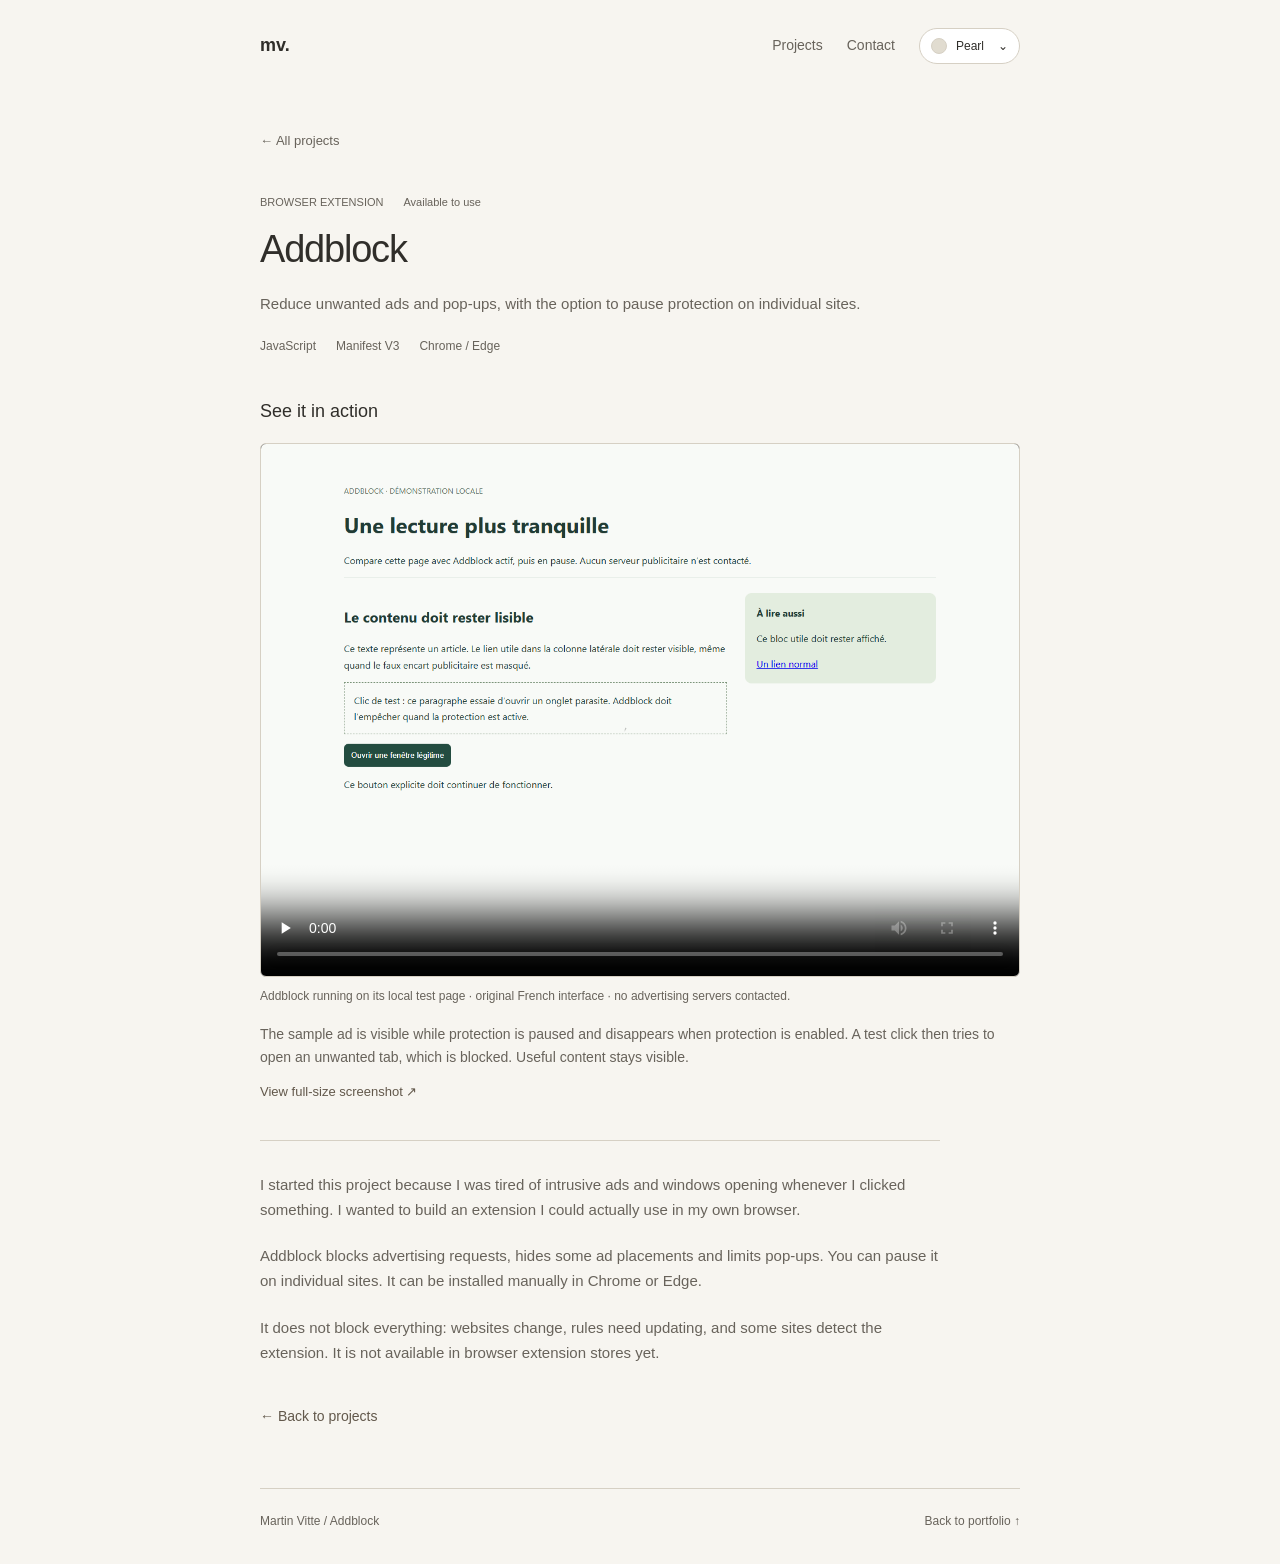
==== projets/addblock.html @ cceebfae "Publish portfolio" ====
<!doctype html>
<html lang="en">
<head>
  <meta charset="utf-8"><meta name="viewport" content="width=device-width, initial-scale=1">
  <title>Addblock — Martin Vitte</title>
  <meta name="description" content="Reduce unwanted ads and pop-ups, with the option to pause protection on individual sites.">
  <meta name="color-scheme" content="light">
  <link rel="icon" href="../icon.svg" type="image/svg+xml">
  <link rel="stylesheet" href="../style.css">
  <link rel="stylesheet" href="../project-page.css?v=capture-fit-3">
  
  <script src="../screenshot.js?v=capture-fit-3" defer></script>
<link rel="stylesheet" href="../themes.css?v=6">
<script src="../theme.js?v=6"></script>
</head>
<body>
  <a href="#main" class="skip">Skip to content</a>
  <div class="page-shell">
    <header class="header"><a href="../index.html" class="wordmark" aria-label="Martin Vitte, home">mv.</a><nav aria-label="Main navigation"><a href="../index.html#projets">Projects</a><a href="../index.html#contact">Contact</a></nav><details class="theme-menu"><summary aria-label="Choose color theme"><span class="theme-current-dot" aria-hidden="true"></span><span class="theme-current-name">Pearl</span><span class="theme-chevron" aria-hidden="true">⌄</span></summary><fieldset class="theme-picker"><legend class="sr-only">Color theme</legend><label class="theme-option" style="--swatch:#e1dcd0"><input type="radio" name="theme" value="pearl" aria-label="Pearl" checked><span class="theme-swatch" aria-hidden="true"></span><span class="theme-name" aria-hidden="true">Pearl</span></label><label class="theme-option" style="--swatch:#edb9ca"><input type="radio" name="theme" value="rose" aria-label="Rose"><span class="theme-swatch" aria-hidden="true"></span><span class="theme-name" aria-hidden="true">Rose</span></label><label class="theme-option" style="--swatch:#bcd3ac"><input type="radio" name="theme" value="sage" aria-label="Sage"><span class="theme-swatch" aria-hidden="true"></span><span class="theme-name" aria-hidden="true">Sage</span></label><label class="theme-option" style="--swatch:#afd3f0"><input type="radio" name="theme" value="sky" aria-label="Sky"><span class="theme-swatch" aria-hidden="true"></span><span class="theme-name" aria-hidden="true">Sky</span></label><label class="theme-option" data-dark style="--swatch:#294563"><input type="radio" name="theme" value="midnight" aria-label="Midnight"><span class="theme-swatch" aria-hidden="true"></span><span class="theme-name" aria-hidden="true">Midnight</span></label><label class="theme-option" data-dark style="--swatch:#292929"><input type="radio" name="theme" value="black" aria-label="Black"><span class="theme-swatch" aria-hidden="true"></span><span class="theme-name" aria-hidden="true">Black</span></label></fieldset></details></header>
    <main id="main" class="project-page">
      <a class="back-link" href="../index.html#projets">← All projects</a>
      <header class="project-intro"><div class="project-meta"><span>BROWSER EXTENSION</span><span class="status">Available to use</span></div><h1>Addblock</h1><p>Reduce unwanted ads and pop-ups, with the option to pause protection on individual sites.</p><ul class="tags" aria-label="Technologies"><li>JavaScript</li><li>Manifest V3</li><li>Chrome / Edge</li></ul></header>
      <section class="project-demo" aria-labelledby="demo-title">
        <h2 id="demo-title">See it in action</h2>
        <video controls playsinline preload="none" poster="../media/addblock.png" aria-label="Project demonstration">
          <source src="../media/addblock.webm" type="video/webm">
          <p><a href="../media/addblock.webm">Open the video</a></p>
        </video>
        <p class="demo-caption">Addblock running on its local test page · original French interface · no advertising servers contacted.</p>
        <p class="demo-description">The sample ad is visible while protection is paused and disappears when protection is enabled. A test click then tries to open an unwanted tab, which is blocked. Useful content stays visible.</p>
        <a class="capture-link" href="../media/addblock.png">View full-size screenshot ↗</a>
      </section>
      <div class="project-body project-narrative">
        <p>I started this project because I was tired of intrusive ads and windows opening whenever I clicked something. I wanted to build an extension I could actually use in my own browser.</p>
        <p>Addblock blocks advertising requests, hides some ad placements and limits pop-ups. You can pause it on individual sites. It can be installed manually in Chrome or Edge.</p>
        <p>It does not block everything: websites change, rules need updating, and some sites detect the extension. It is not available in browser extension stores yet.</p>
      </div>
      <div class="project-return"><a class="button primary" href="../index.html#projets"><span aria-hidden="true">←</span> Back to projects</a></div>
    </main>
    <footer><span>Martin Vitte / Addblock</span><a href="../index.html">Back to portfolio ↑</a></footer>
  </div>
</body>
</html>
---- style.css ----
:root{color-scheme:dark;--bg:#141316;--text:#e9e7ec;--muted:#aaa5af;--line:#302d34;--accent:#c2ace7;font-family:Arial,Helvetica,sans-serif;font-size:15px}
*{box-sizing:border-box}
body{margin:0;background:var(--bg);color:var(--text);line-height:1.65}
a{color:inherit;text-decoration:none}
a:hover{color:var(--accent)}
a:focus-visible,button:focus-visible,pre:focus-visible{outline:2px solid var(--accent);outline-offset:5px}
.page-shell{width:min(100% - 48px,760px);margin:auto}
.header{display:flex;align-items:center;justify-content:space-between;padding:28px 0;color:var(--muted);font-size:14px}
.wordmark{font-weight:700;color:var(--text);font-size:18px}
nav{display:flex;gap:24px}
.intro{padding:66px 0 60px}
h1,h2,h3,p{margin:0}
h1{font-size:38px;font-weight:500;letter-spacing:-1.2px;line-height:1.2}
.intro p{color:var(--muted);margin-top:14px}
.section-label{font-size:13px;font-weight:400;color:var(--muted);margin-bottom:16px}
.project-list{border-top:1px solid var(--line)}
.project{display:flex;justify-content:space-between;gap:20px;padding:25px 0;border-bottom:1px solid var(--line)}
.project h3{font-size:18px;font-weight:500}
.project p{color:var(--muted);margin:5px 0 9px;font-size:14px}
.technologies{color:var(--muted);font-size:12px}
.arrow{color:var(--muted);font-size:19px}
.project:hover h3,.project:hover .arrow{color:var(--accent)}
#contact{padding:52px 0 56px}
.contact-list{display:flex;flex-wrap:wrap;gap:10px 24px;font-size:14px}
.contact-list a{overflow-wrap:anywhere;text-decoration:underline;text-decoration-color:var(--line);text-underline-offset:5px}
footer{display:flex;justify-content:space-between;gap:16px;border-top:1px solid var(--line);padding:23px 0 32px;font-size:12px;color:var(--muted)}
.skip{position:absolute;left:12px;top:-100px;background:var(--bg);padding:8px;z-index:10}
.skip:focus{top:12px}
.sr-only{position:absolute;width:1px;height:1px;margin:-1px;overflow:hidden;clip-path:inset(50%);white-space:nowrap}
@media(max-width:540px){.page-shell{width:calc(100% - 40px)}.intro{padding:45px 0}h1{font-size:32px}.project{padding:22px 0}.contact-list{flex-direction:column;align-items:flex-start}#contact{padding:40px 0}.header{padding:22px 0}}

/* Keep anchor navigation smooth unless the visitor prefers reduced motion. */
html{scroll-behavior:smooth}
@media(prefers-reduced-motion:reduce){html{scroll-behavior:auto}}

/* Give contact its own visual space below the project gallery. */
#contact{margin:64px 0 48px;padding:36px;border:1px solid #494052;border-top:2px solid var(--accent);border-radius:10px;background:#1d1922;scroll-margin-top:28px}
#contact .section-label{font-size:30px;font-weight:500;letter-spacing:-.6px;color:var(--text);margin-bottom:26px}
#contact .contact-list{display:grid;grid-template-columns:1fr 1fr;gap:0 28px;font-size:16px}
#contact .contact-list a{display:flex;align-items:center;gap:8px;min-height:58px;padding:12px 0;border-top:1px solid #39313f;text-decoration:none}
#contact .contact-list a:hover{color:var(--accent);text-decoration:underline;text-underline-offset:5px}
.header nav a[href="#contact"],.header nav a[href="index.html#contact"]{color:var(--accent)}
@media(max-width:600px){#contact{margin:40px 0 32px;padding:26px 22px}#contact .contact-list{grid-template-columns:1fr;width:100%;font-size:15px}#contact .section-label{font-size:27px}#contact .contact-list a{width:100%}}

#contact .contact-email{display:flex;align-items:center;gap:12px;min-width:0;border-top:1px solid #39313f}
#contact .contact-email a{border:0;flex:1;min-width:0;font-size:14px}
#contact .contact-email button{flex-shrink:0;border:1px solid #554960;background:transparent;color:var(--accent);font:inherit;font-size:12px;border-radius:5px;padding:8px 10px;cursor:pointer}
#contact .contact-email button:hover{background:#302638}
.contact-help,#contact-status{font-size:12px;color:var(--muted);margin-top:18px}
#contact-status{min-height:20px;margin-top:6px;color:var(--accent)}
---- project-page.css ----
.project-page{padding:36px 0 60px}
.back-link{font-size:13px;color:var(--muted)}
.project-intro{margin:40px 0}
.project-meta{display:flex;flex-wrap:wrap;gap:8px 20px;font-size:11px;color:var(--muted);margin-bottom:16px}
.project-intro>p{margin:20px 0;color:var(--muted);max-width:650px}
.tags{display:flex;flex-wrap:wrap;gap:8px 20px;list-style:none;padding:0;color:var(--muted);font-size:12px}
.project-body{border-top:1px solid var(--line);padding-top:32px}
.project-body h2{font-weight:500;font-size:18px;margin-bottom:12px}
.project-body p,.project-body li{color:var(--muted)}
.project-narrative{max-width:680px}
.project-narrative p+p{margin-top:22px}
.project-body ul{padding-left:20px;margin:0}
.project-body li{margin:7px 0}
.project-story section{margin-top:32px}
.project-return{margin-top:40px;font-size:14px;color:var(--accent)}
.project-showcase{margin-bottom:36px}
.terminal-visual{border:1px solid var(--line);padding:24px}
.terminal-heading,.terminal-footnote{font-size:12px;color:var(--muted)}
.window-dots{display:none}
#maze-board{font:clamp(12px,3.4vw,19px)/1.3 monospace;letter-spacing:0;width:max-content;max-width:100%;margin:24px auto;color:var(--accent)}
.maze-bottom{display:flex;align-items:center;justify-content:space-between;flex-wrap:wrap;gap:12px;font-size:13px}
button{background:transparent;color:var(--text);border:1px solid var(--line);padding:8px 12px;border-radius:3px;cursor:pointer;font:inherit}
button:hover{border-color:var(--accent)}
.maze-controls{display:flex;gap:8px;margin:16px 0}
.maze-controls button{min-width:40px;min-height:40px}
@media(max-width:540px){.project-page{padding-top:22px}.terminal-visual{padding:14px}.project-intro{margin:30px 0}}

.project-demo{margin:0 0 36px}
.project-demo h2{font-size:18px;font-weight:500;margin-bottom:16px}
.project-demo video{display:block;width:100%;aspect-ratio:1280/900;background:#141316;border:1px solid var(--line);border-radius:6px}
.project-demo .demo-caption{font-size:12px;color:var(--muted);margin-top:10px}
.project-demo .demo-description{font-size:14px;color:var(--muted);margin-top:16px}
.capture-link{display:inline-block;font-size:13px;color:var(--accent);margin-top:12px}

/* The image fits the viewport; neither the viewer nor the page scrolls. */
html.screenshot-open,body.screenshot-open{overflow:hidden}
.screenshot-dialog{position:fixed;inset:0;margin:auto;width:fit-content;max-width:94vw;max-height:92vh;max-height:92dvh;padding:44px 10px 10px;border:1px solid #494052;border-radius:10px;background:#1d1922;color:var(--text);box-shadow:0 20px 70px #0008;overflow:hidden}
.screenshot-dialog::backdrop{background:#08070bd9}
.screenshot-dialog img{display:block;width:auto;height:auto;max-width:calc(94vw - 22px);max-height:calc(92vh - 56px);max-height:calc(92dvh - 56px);object-fit:contain}
.screenshot-close{position:absolute;top:2px;right:3px;width:40px;height:40px;padding:0;border:0;border-radius:5px;background:transparent;color:var(--text);font:28px/1 Arial,sans-serif;cursor:pointer}
.screenshot-close:hover{color:var(--accent)}
---- themes.css ----
/* Shared light and dark palettes. Illustrations use the same surfaces as the page. */
:root {
  color-scheme: light;
  --bg: #f7f5f0;
  --surface: #ffffff;
  --soft: #eeebe3;
  --preview: #e1dcd0;
  --text: #302e2a;
  --muted: #68635b;
  --line: #d6d0c4;
  --accent: #62584b;
  --on-accent: #ffffff;
}
:root[data-theme="rose"] {
  --bg: #fae9ee; --soft: #f5d7e1; --preview: #edb9ca;
  --text: #3c2330; --muted: #73505f; --line: #dca6b9; --accent: #92355c;
}
:root[data-theme="sage"] {
  --bg: #eaf1e5; --soft: #d8e6ce; --preview: #bcd3ac;
  --text: #263323; --muted: #4f6547; --line: #aec69f; --accent: #3b6334;
}
:root[data-theme="sky"] {
  --bg: #e6f1fc; --soft: #d0e5f8; --preview: #afd3f0;
  --text: #203348; --muted: #46617d; --line: #9fbedc; --accent: #285f92;
}
.header { flex-wrap: wrap; gap: 16px 24px; }
.header nav { margin-left: auto; }
/* A compact disclosure keeps all six named palettes within reach. */
.theme-menu { position:relative; margin:0; border:0; z-index:10; }
.theme-menu summary { display:flex; align-items:center; gap:9px; padding:8px 11px; border:1px solid var(--line); border-radius:999px; background:var(--surface); color:var(--text); font-size:12px; line-height:1.5; cursor:pointer; list-style:none; }
.theme-menu summary::-webkit-details-marker { display:none; }
.theme-menu summary span { font-size:inherit; color:inherit; }
.theme-menu[open] summary span { transform:none; }
.theme-menu summary:focus-visible { outline:2px solid var(--accent); outline-offset:3px; }
.theme-current-dot { width:16px; height:16px; border:1px solid var(--line); background:var(--preview); border-radius:50%; }
.theme-chevron { margin-left:5px; }
.theme-picker { position:absolute; top:calc(100% + 8px); right:0; display:grid; grid-template-columns:1fr 1fr; gap:4px; width:228px; max-width:calc(100vw - 40px); margin:0; padding:8px; border:1px solid var(--line); border-radius:14px; background:var(--surface); box-shadow:0 10px 30px #0002; }
.theme-option { position:relative; display:flex; align-items:center; gap:10px; min-height:44px; padding:8px; border-radius:8px; cursor:pointer; }
.theme-option:hover,.theme-option:has(input:checked) { background:var(--soft); }
.theme-option input { position:absolute; inset:0; width:100%; height:100%; margin:0; opacity:0; cursor:pointer; }
.theme-swatch { flex:none; display:grid; place-items:center; width:22px; height:22px; border-radius:50%; background:var(--swatch); border:1px solid #0002; color:#263323; pointer-events:none; }
.theme-swatch::after { content:"✓"; font:600 14px/1 Arial,sans-serif; opacity:0; }
.theme-option input:checked + .theme-swatch::after { opacity:1; }
.theme-option:has(input:focus-visible) { outline:2px solid var(--accent); outline-offset:1px; }
.theme-name { color:var(--text); font-size:12px; }
.project { background: var(--surface); }
.status, .tags li { color: var(--muted); }
#contact { background: var(--soft); border-color: var(--line); border-top-color: var(--accent); }
#contact .contact-list a, #contact .contact-email, #contact .contact-email button { border-color: var(--line); }
#contact .contact-email button:hover { background: var(--preview); }
.screenshot-dialog { background: var(--surface); border-color: var(--line); }
.cv-languages { background: var(--soft); }
.cv-languages a[aria-current="page"] { color: var(--on-accent); }
.cv-viewer { box-shadow: 0 8px 24px #29323d12; }
.project-grid .project-visual, .desk-visual, .mail-visual, .block-visual, .terminal-visual { background: var(--preview); color: var(--text); }
.mock-window, .mail-paper { background: var(--surface); border-color: var(--line); box-shadow: 0 12px 28px #29323d0d; }
.window-top, .mock-sidebar, .terminal-heading { border-color: var(--line); }
.window-top, .window-dots, .mock-sidebar span, .tiny-label, .mock-grid span, .mock-grid small, .mock-memory small, .mail-header small, .visual-caption, .terminal-heading, .terminal-footnote, .terminal-heading .window-dots { color: var(--muted); }
.mock-sidebar b, .mock-grid strong, .mock-memory>span, #maze-board { color: var(--accent); }
.mock-sidebar .selected, .mock-grid>div, .mail-avatar { background: var(--soft); color: var(--accent); border-color: var(--line); }
.fake-line { background: var(--line); }
.signal { background: #fbf0d9; border-color: #d5bc87; color: #74531d; }
.signal small { color: #74531d; }
.mail-tag { background: #fbf0d9; border-color: #d5bc87; color: #74531d; }
.block-orbit, .ring-b { border-color: var(--line); }
.shield { filter: none; }
.shield svg { fill: var(--surface); stroke: var(--accent); }
.ad-chip { background: var(--soft); color: var(--muted); border-color: var(--line); }
.block-label { color: var(--accent); }
.active-dot { background: var(--accent); }
.maze-bottom button, .maze-controls button { color: var(--accent); border-color: var(--accent); }
.maze-bottom button:hover, .maze-controls button:hover { background: var(--soft); }
@media (max-width: 540px) {
  .header { gap: 14px; }
  .theme-menu { margin-left: auto; }
}

/* Dark palettes retain colored surfaces instead of pure black. */
:root[data-theme="midnight"] {
  color-scheme: dark;
  --bg: #101c30; --surface: #18283f; --soft: #203550; --preview: #294563;
  --text: #edf3fc; --muted: #b8c8de; --line: #3c5674; --accent: #9acbff;
  --on-accent: #12253c;
}
:root[data-theme="black"] {
  color-scheme: dark;
  --bg: #101010; --surface: #191919; --soft: #242424; --preview: #2e2e2e;
  --text: #f5f5f5; --muted: #c2c2c2; --line: #484848; --accent: #e0e0e0;
  --on-accent: #161616;
}
.theme-option[data-dark] .theme-swatch { color: #fff; border-color: #ffffff40; }
:root:is([data-theme="midnight"], [data-theme="black"]) .signal,
:root:is([data-theme="midnight"], [data-theme="black"]) .mail-tag {
  background: #493a26; border-color: #927447; color: #f4d29b;
}
:root:is([data-theme="midnight"], [data-theme="black"]) .signal small { color: #e7caa0; }
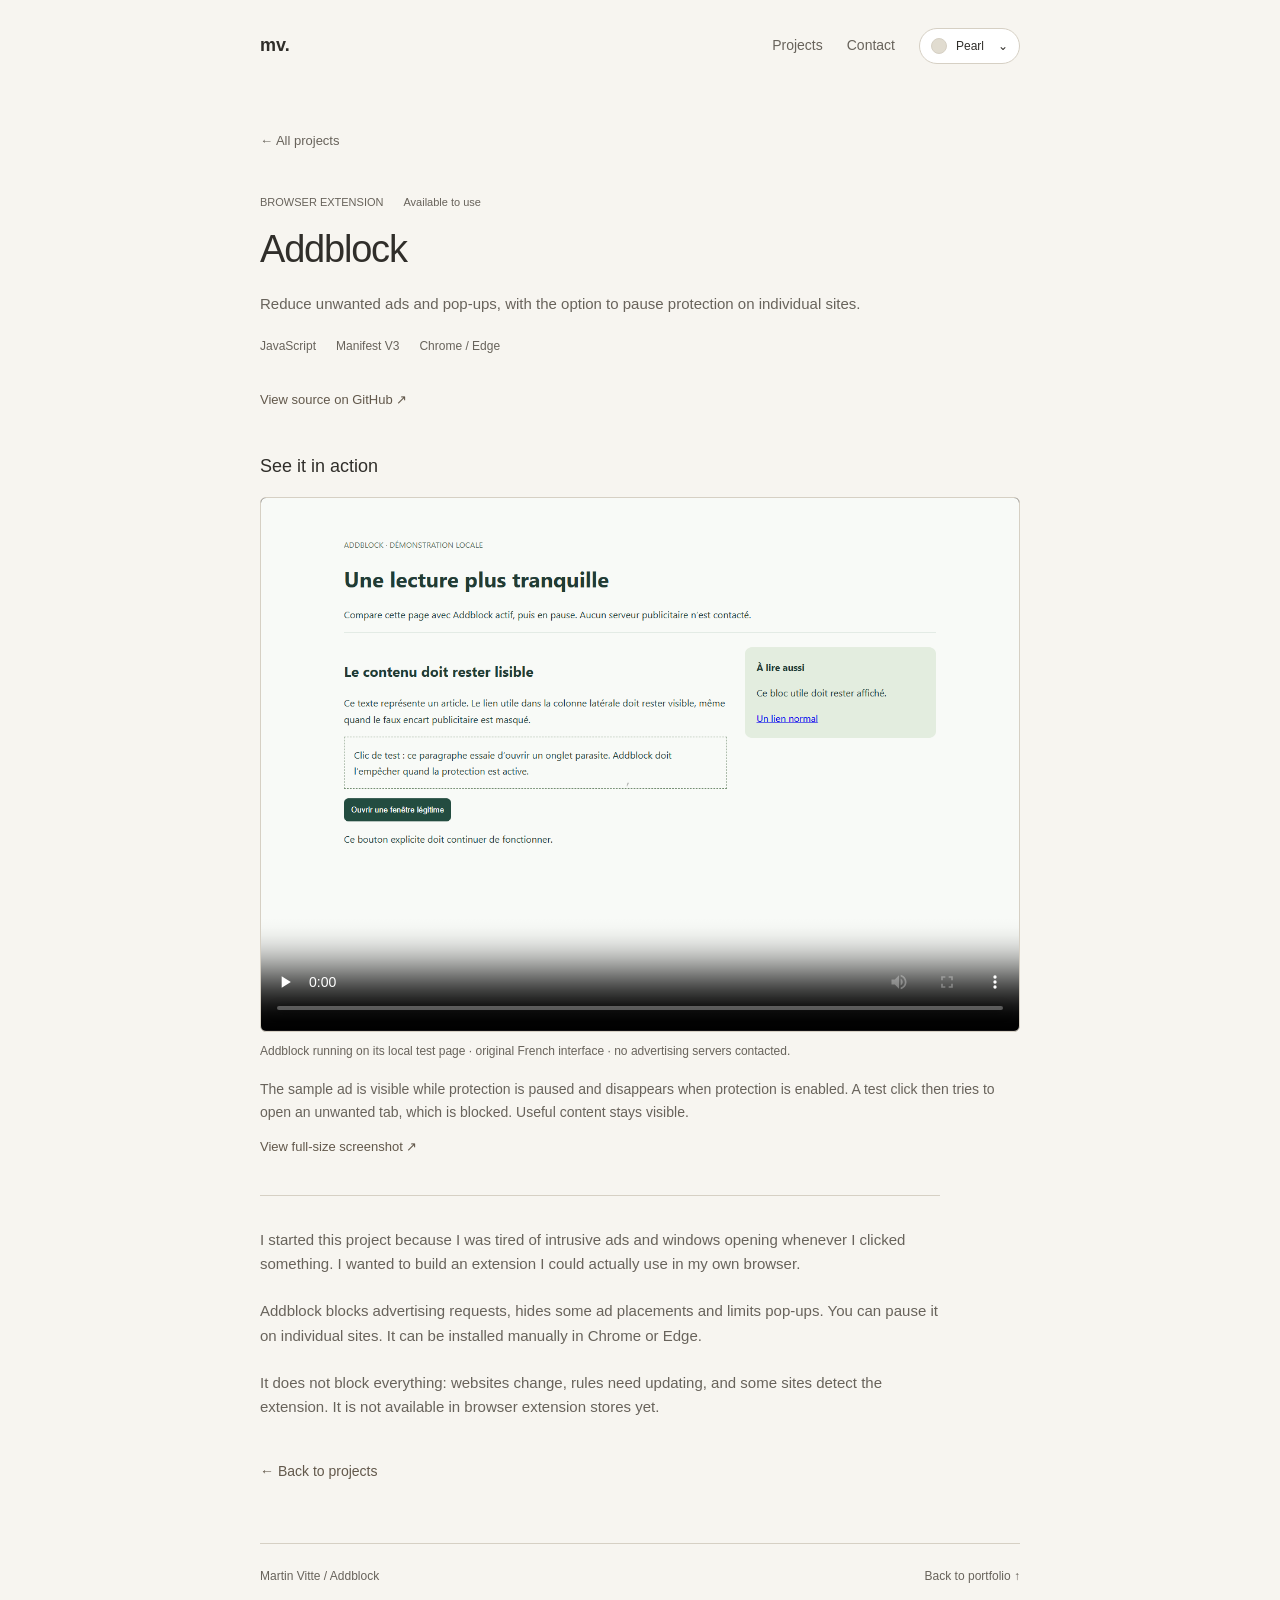
==== commit 0f31360f: "Link to the Addblock source repository" ====
--- a/projets/addblock.html
+++ b/projets/addblock.html
@@ -19,7 +19,9 @@
     <header class="header"><a href="../index.html" class="wordmark" aria-label="Martin Vitte, home">mv.</a><nav aria-label="Main navigation"><a href="../index.html#projets">Projects</a><a href="../index.html#contact">Contact</a></nav><details class="theme-menu"><summary aria-label="Choose color theme"><span class="theme-current-dot" aria-hidden="true"></span><span class="theme-current-name">Pearl</span><span class="theme-chevron" aria-hidden="true">⌄</span></summary><fieldset class="theme-picker"><legend class="sr-only">Color theme</legend><label class="theme-option" style="--swatch:#e1dcd0"><input type="radio" name="theme" value="pearl" aria-label="Pearl" checked><span class="theme-swatch" aria-hidden="true"></span><span class="theme-name" aria-hidden="true">Pearl</span></label><label class="theme-option" style="--swatch:#edb9ca"><input type="radio" name="theme" value="rose" aria-label="Rose"><span class="theme-swatch" aria-hidden="true"></span><span class="theme-name" aria-hidden="true">Rose</span></label><label class="theme-option" style="--swatch:#bcd3ac"><input type="radio" name="theme" value="sage" aria-label="Sage"><span class="theme-swatch" aria-hidden="true"></span><span class="theme-name" aria-hidden="true">Sage</span></label><label class="theme-option" style="--swatch:#afd3f0"><input type="radio" name="theme" value="sky" aria-label="Sky"><span class="theme-swatch" aria-hidden="true"></span><span class="theme-name" aria-hidden="true">Sky</span></label><label class="theme-option" data-dark style="--swatch:#294563"><input type="radio" name="theme" value="midnight" aria-label="Midnight"><span class="theme-swatch" aria-hidden="true"></span><span class="theme-name" aria-hidden="true">Midnight</span></label><label class="theme-option" data-dark style="--swatch:#292929"><input type="radio" name="theme" value="black" aria-label="Black"><span class="theme-swatch" aria-hidden="true"></span><span class="theme-name" aria-hidden="true">Black</span></label></fieldset></details></header>
     <main id="main" class="project-page">
       <a class="back-link" href="../index.html#projets">← All projects</a>
-      <header class="project-intro"><div class="project-meta"><span>BROWSER EXTENSION</span><span class="status">Available to use</span></div><h1>Addblock</h1><p>Reduce unwanted ads and pop-ups, with the option to pause protection on individual sites.</p><ul class="tags" aria-label="Technologies"><li>JavaScript</li><li>Manifest V3</li><li>Chrome / Edge</li></ul></header>
+      <header class="project-intro"><div class="project-meta"><span>BROWSER EXTENSION</span><span class="status">Available to use</span></div><h1>Addblock</h1><p>Reduce unwanted ads and pop-ups, with the option to pause protection on individual sites.</p><ul class="tags" aria-label="Technologies"><li>JavaScript</li><li>Manifest V3</li><li>Chrome / Edge</li></ul>
+        <p><a class="capture-link" href="https://github.com/martinvtt/addblock">View source on GitHub <span aria-hidden="true">↗</span></a></p>
+      </header>
       <section class="project-demo" aria-labelledby="demo-title">
         <h2 id="demo-title">See it in action</h2>
         <video controls playsinline preload="none" poster="../media/addblock.png" aria-label="Project demonstration">
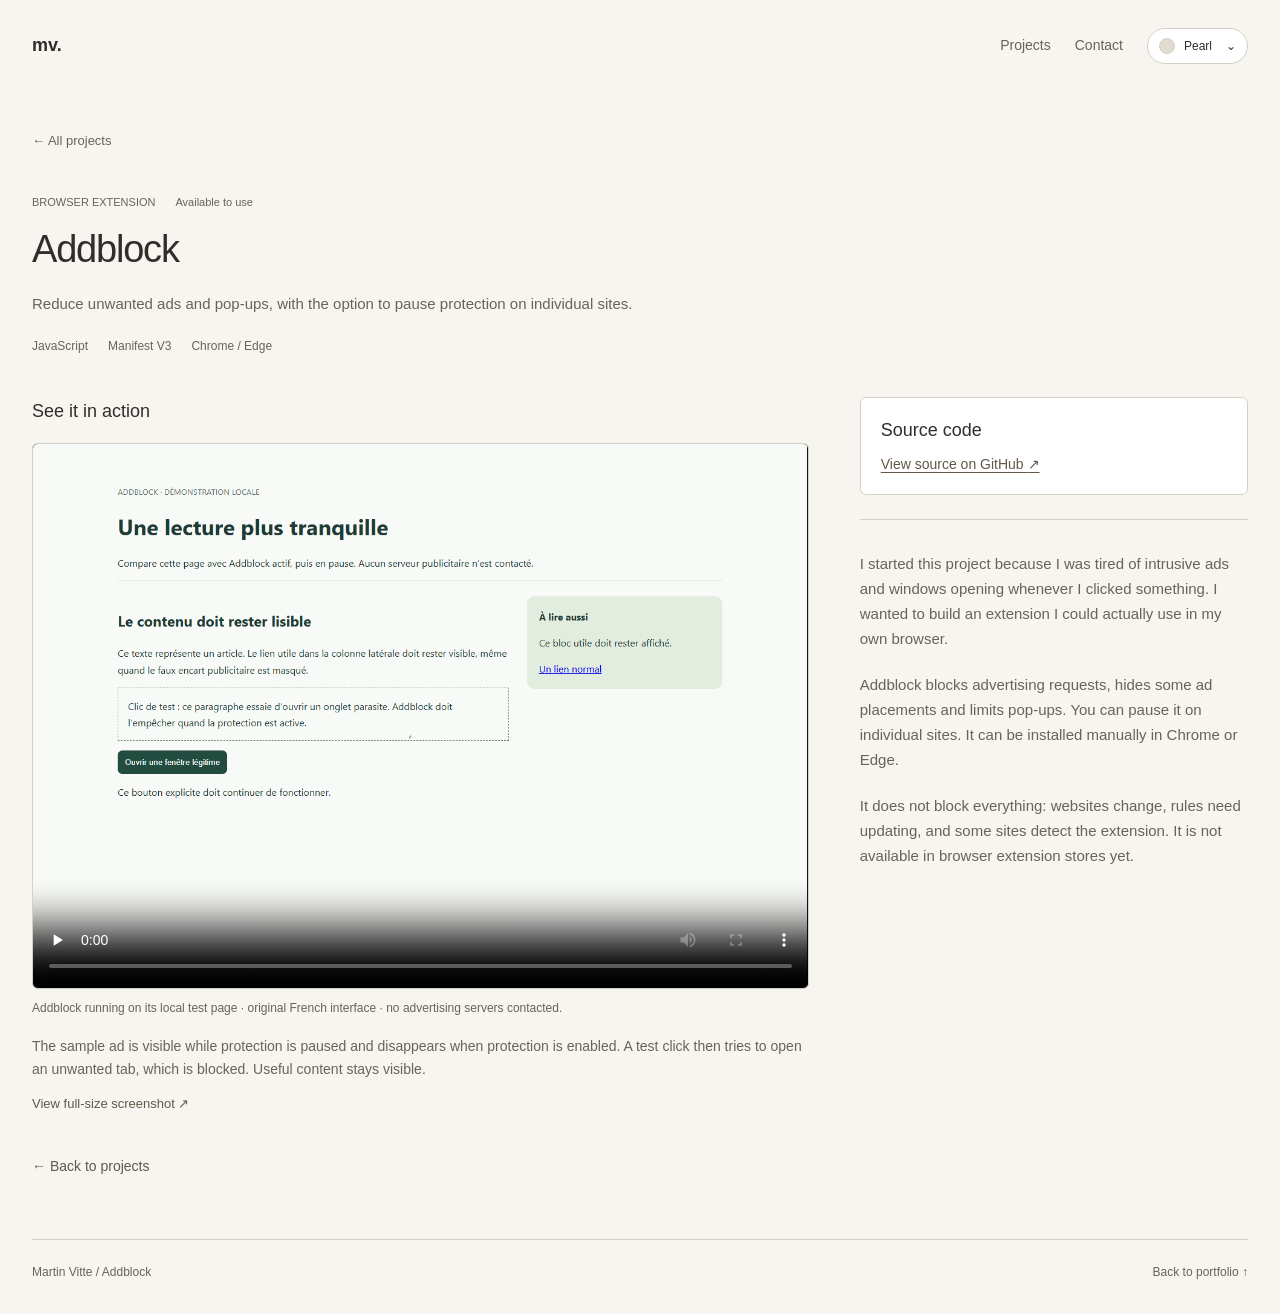
==== commit 5e87a133: "Widen project layouts and add source links" ====
--- a/projets/addblock.html
+++ b/projets/addblock.html
@@ -7,35 +7,41 @@
   <meta name="color-scheme" content="light">
   <link rel="icon" href="../icon.svg" type="image/svg+xml">
   <link rel="stylesheet" href="../style.css">
-  <link rel="stylesheet" href="../project-page.css?v=capture-fit-3">
+  <link rel="stylesheet" href="../project-page.css?v=wide-projects-1">
   
   <script src="../screenshot.js?v=capture-fit-3" defer></script>
 <link rel="stylesheet" href="../themes.css?v=6">
 <script src="../theme.js?v=6"></script>
 </head>
-<body>
+<body class="project-detail">
   <a href="#main" class="skip">Skip to content</a>
   <div class="page-shell">
     <header class="header"><a href="../index.html" class="wordmark" aria-label="Martin Vitte, home">mv.</a><nav aria-label="Main navigation"><a href="../index.html#projets">Projects</a><a href="../index.html#contact">Contact</a></nav><details class="theme-menu"><summary aria-label="Choose color theme"><span class="theme-current-dot" aria-hidden="true"></span><span class="theme-current-name">Pearl</span><span class="theme-chevron" aria-hidden="true">⌄</span></summary><fieldset class="theme-picker"><legend class="sr-only">Color theme</legend><label class="theme-option" style="--swatch:#e1dcd0"><input type="radio" name="theme" value="pearl" aria-label="Pearl" checked><span class="theme-swatch" aria-hidden="true"></span><span class="theme-name" aria-hidden="true">Pearl</span></label><label class="theme-option" style="--swatch:#edb9ca"><input type="radio" name="theme" value="rose" aria-label="Rose"><span class="theme-swatch" aria-hidden="true"></span><span class="theme-name" aria-hidden="true">Rose</span></label><label class="theme-option" style="--swatch:#bcd3ac"><input type="radio" name="theme" value="sage" aria-label="Sage"><span class="theme-swatch" aria-hidden="true"></span><span class="theme-name" aria-hidden="true">Sage</span></label><label class="theme-option" style="--swatch:#afd3f0"><input type="radio" name="theme" value="sky" aria-label="Sky"><span class="theme-swatch" aria-hidden="true"></span><span class="theme-name" aria-hidden="true">Sky</span></label><label class="theme-option" data-dark style="--swatch:#294563"><input type="radio" name="theme" value="midnight" aria-label="Midnight"><span class="theme-swatch" aria-hidden="true"></span><span class="theme-name" aria-hidden="true">Midnight</span></label><label class="theme-option" data-dark style="--swatch:#292929"><input type="radio" name="theme" value="black" aria-label="Black"><span class="theme-swatch" aria-hidden="true"></span><span class="theme-name" aria-hidden="true">Black</span></label></fieldset></details></header>
     <main id="main" class="project-page">
       <a class="back-link" href="../index.html#projets">← All projects</a>
-      <header class="project-intro"><div class="project-meta"><span>BROWSER EXTENSION</span><span class="status">Available to use</span></div><h1>Addblock</h1><p>Reduce unwanted ads and pop-ups, with the option to pause protection on individual sites.</p><ul class="tags" aria-label="Technologies"><li>JavaScript</li><li>Manifest V3</li><li>Chrome / Edge</li></ul>
-        <p><a class="capture-link" href="https://github.com/martinvtt/addblock">View source on GitHub <span aria-hidden="true">↗</span></a></p>
-      </header>
-      <section class="project-demo" aria-labelledby="demo-title">
-        <h2 id="demo-title">See it in action</h2>
-        <video controls playsinline preload="none" poster="../media/addblock.png" aria-label="Project demonstration">
-          <source src="../media/addblock.webm" type="video/webm">
-          <p><a href="../media/addblock.webm">Open the video</a></p>
-        </video>
-        <p class="demo-caption">Addblock running on its local test page · original French interface · no advertising servers contacted.</p>
-        <p class="demo-description">The sample ad is visible while protection is paused and disappears when protection is enabled. A test click then tries to open an unwanted tab, which is blocked. Useful content stays visible.</p>
-        <a class="capture-link" href="../media/addblock.png">View full-size screenshot ↗</a>
-      </section>
-      <div class="project-body project-narrative">
-        <p>I started this project because I was tired of intrusive ads and windows opening whenever I clicked something. I wanted to build an extension I could actually use in my own browser.</p>
-        <p>Addblock blocks advertising requests, hides some ad placements and limits pop-ups. You can pause it on individual sites. It can be installed manually in Chrome or Edge.</p>
-        <p>It does not block everything: websites change, rules need updating, and some sites detect the extension. It is not available in browser extension stores yet.</p>
+      <header class="project-intro"><div class="project-meta"><span>BROWSER EXTENSION</span><span class="status">Available to use</span></div><h1>Addblock</h1><p>Reduce unwanted ads and pop-ups, with the option to pause protection on individual sites.</p><ul class="tags" aria-label="Technologies"><li>JavaScript</li><li>Manifest V3</li><li>Chrome / Edge</li></ul></header>
+      <div class="project-content">
+        <section class="project-demo" aria-labelledby="demo-title">
+          <h2 id="demo-title">See it in action</h2>
+          <video controls playsinline preload="none" poster="../media/addblock.png" aria-label="Project demonstration">
+            <source src="../media/addblock.webm" type="video/webm">
+            <p><a href="../media/addblock.webm">Open the video</a></p>
+          </video>
+          <p class="demo-caption">Addblock running on its local test page · original French interface · no advertising servers contacted.</p>
+          <p class="demo-description">The sample ad is visible while protection is paused and disappears when protection is enabled. A test click then tries to open an unwanted tab, which is blocked. Useful content stays visible.</p>
+          <a class="capture-link" href="../media/addblock.png">View full-size screenshot ↗</a>
+        </section>
+        <div class="project-notes">
+          <section class="project-source" aria-labelledby="source-title">
+            <h2 id="source-title">Source code</h2>
+            <a href="https://github.com/martinvtt/addblock">View source on GitHub <span aria-hidden="true">↗</span></a>
+          </section>
+          <div class="project-body project-narrative">
+            <p>I started this project because I was tired of intrusive ads and windows opening whenever I clicked something. I wanted to build an extension I could actually use in my own browser.</p>
+            <p>Addblock blocks advertising requests, hides some ad placements and limits pop-ups. You can pause it on individual sites. It can be installed manually in Chrome or Edge.</p>
+            <p>It does not block everything: websites change, rules need updating, and some sites detect the extension. It is not available in browser extension stores yet.</p>
+          </div>
+        </div>
       </div>
       <div class="project-return"><a class="button primary" href="../index.html#projets"><span aria-hidden="true">←</span> Back to projects</a></div>
     </main>
--- a/project-page.css
+++ b/project-page.css
@@ -39,3 +39,45 @@
 .screenshot-dialog img{display:block;width:auto;height:auto;max-width:calc(94vw - 22px);max-height:calc(92vh - 56px);max-height:calc(92dvh - 56px);object-fit:contain}
 .screenshot-close{position:absolute;top:2px;right:3px;width:40px;height:40px;padding:0;border:0;border-radius:5px;background:transparent;color:var(--text);font:28px/1 Arial,sans-serif;cursor:pointer}
 .screenshot-close:hover{color:var(--accent)}
+
+.project-detail .page-shell {
+  width: min(100% - 64px, 1440px);
+}
+.project-content {
+  display: grid;
+  grid-template-columns: minmax(0, 1fr);
+}
+.project-source {
+  max-width: 680px;
+  margin-bottom: 24px;
+  padding: 18px 20px;
+  border: 1px solid var(--line);
+  border-radius: 6px;
+  background: var(--surface);
+}
+.project-source h2 {
+  margin: 0 0 6px;
+  font-size: 18px;
+  font-weight: 500;
+}
+.project-source a {
+  color: var(--accent);
+  font-size: 14px;
+  text-decoration: underline;
+  text-underline-offset: 3px;
+}
+@media (min-width: 960px) {
+  .project-content {
+    grid-template-columns: minmax(0, 2fr) minmax(260px, 1fr);
+    align-items: start;
+    gap: clamp(28px, 4vw, 64px);
+  }
+  .project-content > :is(.project-demo, .project-showcase) {
+    margin-bottom: 0;
+  }
+}
+@media (max-width: 600px) {
+  .project-detail .page-shell {
+    width: calc(100% - 40px);
+  }
+}
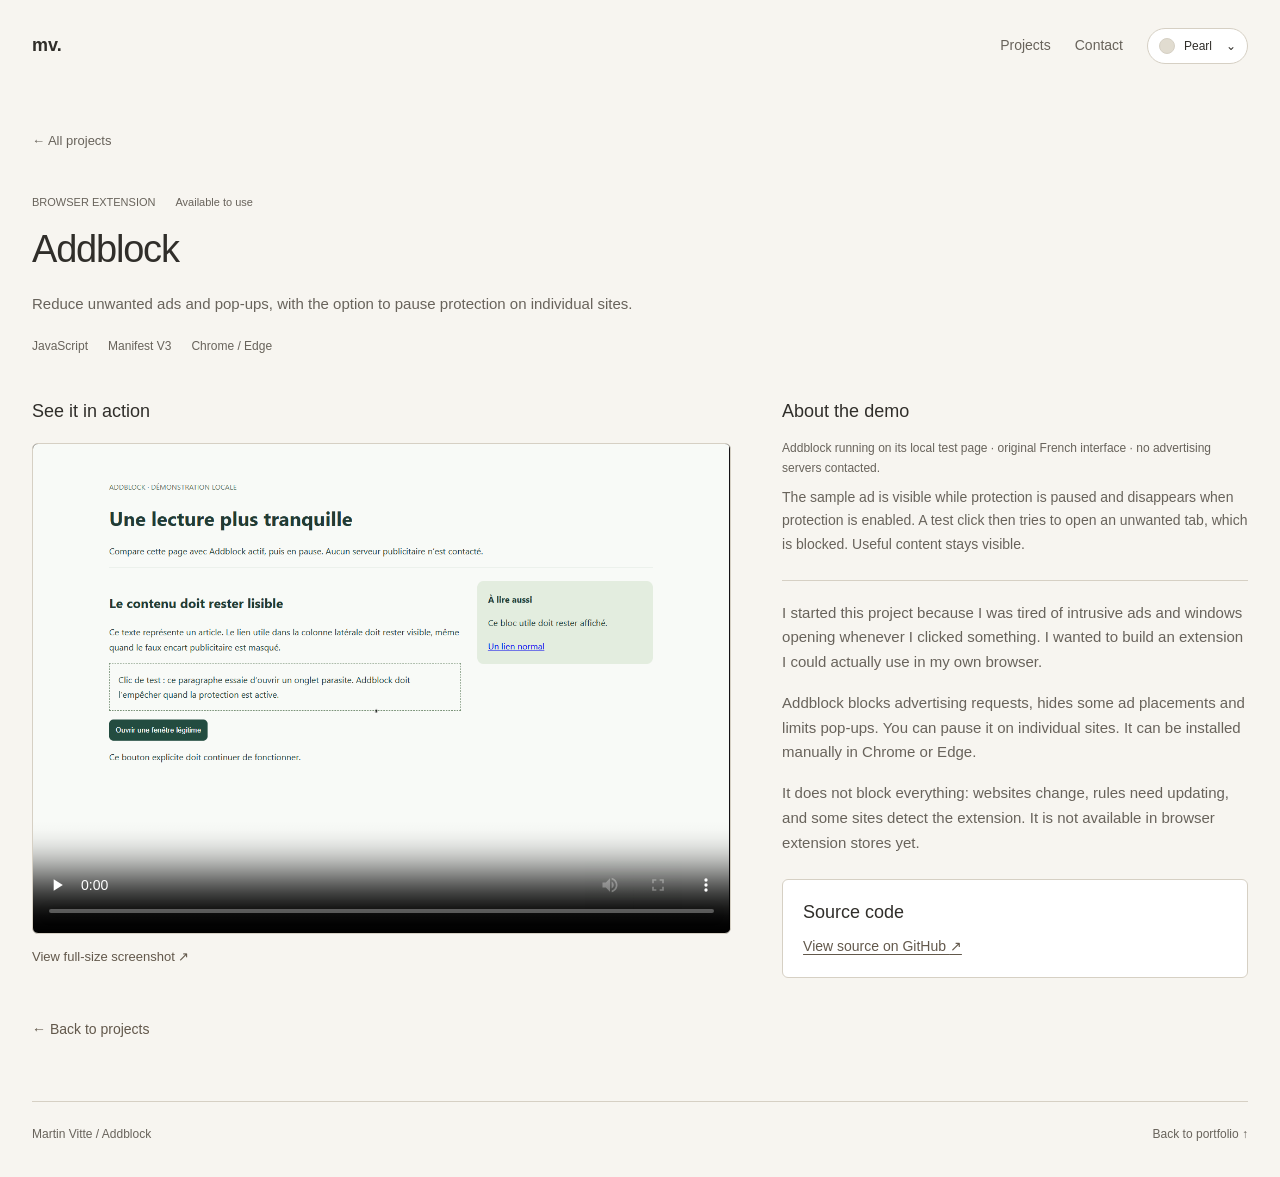
==== commit abd107e3: "Balance project demos and notes" ====
--- a/projets/addblock.html
+++ b/projets/addblock.html
@@ -7,7 +7,7 @@
   <meta name="color-scheme" content="light">
   <link rel="icon" href="../icon.svg" type="image/svg+xml">
   <link rel="stylesheet" href="../style.css">
-  <link rel="stylesheet" href="../project-page.css?v=wide-projects-1">
+  <link rel="stylesheet" href="../project-page.css?v=project-layout-2">
   
   <script src="../screenshot.js?v=capture-fit-3" defer></script>
 <link rel="stylesheet" href="../themes.css?v=6">
@@ -23,24 +23,27 @@
       <div class="project-content">
         <section class="project-demo" aria-labelledby="demo-title">
           <h2 id="demo-title">See it in action</h2>
-          <video controls playsinline preload="none" poster="../media/addblock.png" aria-label="Project demonstration">
+          <video controls playsinline preload="none" poster="../media/addblock.png" aria-label="Project demonstration" aria-describedby="demo-context">
             <source src="../media/addblock.webm" type="video/webm">
             <p><a href="../media/addblock.webm">Open the video</a></p>
           </video>
-          <p class="demo-caption">Addblock running on its local test page · original French interface · no advertising servers contacted.</p>
-          <p class="demo-description">The sample ad is visible while protection is paused and disappears when protection is enabled. A test click then tries to open an unwanted tab, which is blocked. Useful content stays visible.</p>
           <a class="capture-link" href="../media/addblock.png">View full-size screenshot ↗</a>
         </section>
         <div class="project-notes">
-          <section class="project-source" aria-labelledby="source-title">
-            <h2 id="source-title">Source code</h2>
-            <a href="https://github.com/martinvtt/addblock">View source on GitHub <span aria-hidden="true">↗</span></a>
+          <section class="demo-notes" aria-labelledby="demo-notes-title">
+            <h2 id="demo-notes-title">About the demo</h2>
+            <p class="demo-caption" id="demo-context">Addblock running on its local test page · original French interface · no advertising servers contacted.</p>
+            <p class="demo-description">The sample ad is visible while protection is paused and disappears when protection is enabled. A test click then tries to open an unwanted tab, which is blocked. Useful content stays visible.</p>
           </section>
           <div class="project-body project-narrative">
             <p>I started this project because I was tired of intrusive ads and windows opening whenever I clicked something. I wanted to build an extension I could actually use in my own browser.</p>
             <p>Addblock blocks advertising requests, hides some ad placements and limits pop-ups. You can pause it on individual sites. It can be installed manually in Chrome or Edge.</p>
             <p>It does not block everything: websites change, rules need updating, and some sites detect the extension. It is not available in browser extension stores yet.</p>
           </div>
+          <section class="project-source" aria-labelledby="source-title">
+            <h2 id="source-title">Source code</h2>
+            <a href="https://github.com/martinvtt/addblock">View source on GitHub <span aria-hidden="true">↗</span></a>
+          </section>
         </div>
       </div>
       <div class="project-return"><a class="button primary" href="../index.html#projets"><span aria-hidden="true">←</span> Back to projects</a></div>
--- a/project-page.css
+++ b/project-page.css
@@ -4,18 +4,17 @@
 .project-meta{display:flex;flex-wrap:wrap;gap:8px 20px;font-size:11px;color:var(--muted);margin-bottom:16px}
 .project-intro>p{margin:20px 0;color:var(--muted);max-width:650px}
 .tags{display:flex;flex-wrap:wrap;gap:8px 20px;list-style:none;padding:0;color:var(--muted);font-size:12px}
-.project-body{border-top:1px solid var(--line);padding-top:32px}
+.project-body{border-top:1px solid var(--line);padding-top:20px}
 .project-body h2{font-weight:500;font-size:18px;margin-bottom:12px}
 .project-body p,.project-body li{color:var(--muted)}
 .project-narrative{max-width:680px}
-.project-narrative p+p{margin-top:22px}
+.project-narrative p+p{margin-top:16px}
 .project-body ul{padding-left:20px;margin:0}
 .project-body li{margin:7px 0}
 .project-story section{margin-top:32px}
 .project-return{margin-top:40px;font-size:14px;color:var(--accent)}
-.project-showcase{margin-bottom:36px}
 .terminal-visual{border:1px solid var(--line);padding:24px}
-.terminal-heading,.terminal-footnote{font-size:12px;color:var(--muted)}
+.terminal-heading{font-size:12px;color:var(--muted)}
 .window-dots{display:none}
 #maze-board{font:clamp(12px,3.4vw,19px)/1.3 monospace;letter-spacing:0;width:max-content;max-width:100%;margin:24px auto;color:var(--accent)}
 .maze-bottom{display:flex;align-items:center;justify-content:space-between;flex-wrap:wrap;gap:12px;font-size:13px}
@@ -25,11 +24,8 @@
 .maze-controls button{min-width:40px;min-height:40px}
 @media(max-width:540px){.project-page{padding-top:22px}.terminal-visual{padding:14px}.project-intro{margin:30px 0}}
 
-.project-demo{margin:0 0 36px}
 .project-demo h2{font-size:18px;font-weight:500;margin-bottom:16px}
 .project-demo video{display:block;width:100%;aspect-ratio:1280/900;background:#141316;border:1px solid var(--line);border-radius:6px}
-.project-demo .demo-caption{font-size:12px;color:var(--muted);margin-top:10px}
-.project-demo .demo-description{font-size:14px;color:var(--muted);margin-top:16px}
 .capture-link{display:inline-block;font-size:13px;color:var(--accent);margin-top:12px}
 
 /* The image fits the viewport; neither the viewer nor the page scrolls. */
@@ -46,10 +42,30 @@
 .project-content {
   display: grid;
   grid-template-columns: minmax(0, 1fr);
+  gap: 28px;
+}
+.project-notes {
+  display: grid;
+  align-content: start;
+  gap: 24px;
+  max-width: 680px;
+}
+.demo-notes h2 {
+  margin-bottom: 12px;
+  font-size: 18px;
+  font-weight: 500;
+}
+.demo-notes p {
+  color: var(--muted);
+}
+.demo-caption {
+  font-size: 12px;
+}
+.demo-description {
+  margin-top: 8px;
+  font-size: 14px;
 }
 .project-source {
-  max-width: 680px;
-  margin-bottom: 24px;
   padding: 18px 20px;
   border: 1px solid var(--line);
   border-radius: 6px;
@@ -68,12 +84,9 @@
 }
 @media (min-width: 960px) {
   .project-content {
-    grid-template-columns: minmax(0, 2fr) minmax(260px, 1fr);
+    grid-template-columns: minmax(0, 3fr) minmax(280px, 2fr);
     align-items: start;
     gap: clamp(28px, 4vw, 64px);
-  }
-  .project-content > :is(.project-demo, .project-showcase) {
-    margin-bottom: 0;
   }
 }
 @media (max-width: 600px) {
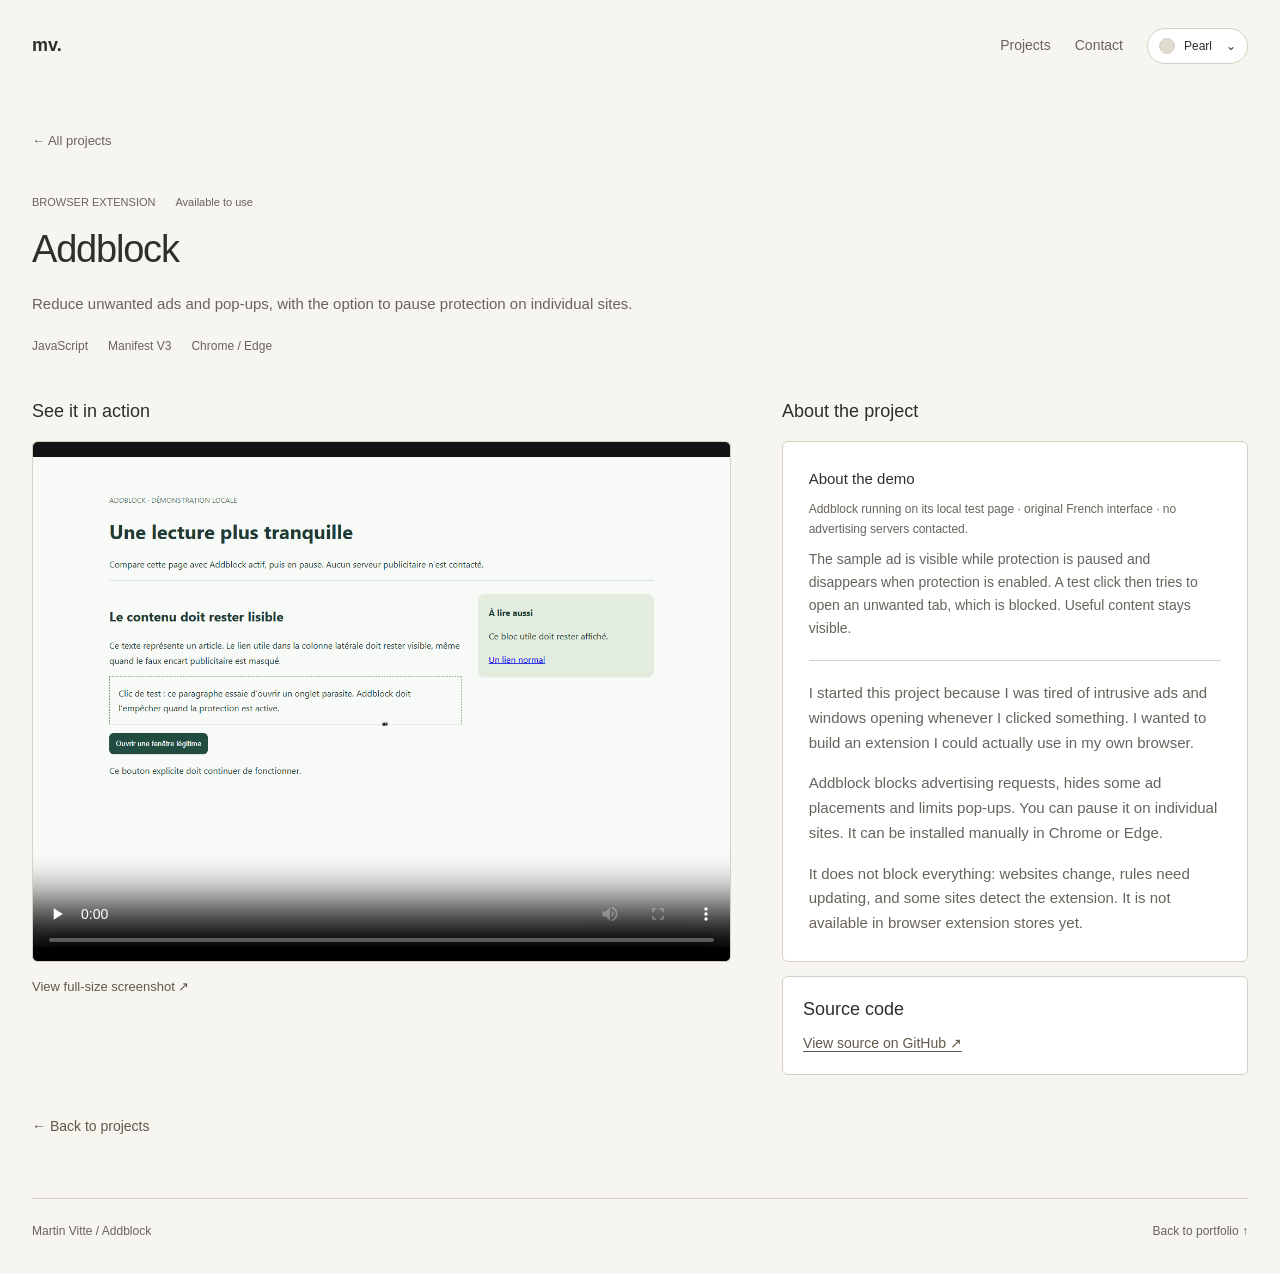
==== commit 900dd057: "Align project demo and text panels" ====
--- a/projets/addblock.html
+++ b/projets/addblock.html
@@ -7,7 +7,7 @@
   <meta name="color-scheme" content="light">
   <link rel="icon" href="../icon.svg" type="image/svg+xml">
   <link rel="stylesheet" href="../style.css">
-  <link rel="stylesheet" href="../project-page.css?v=project-layout-2">
+  <link rel="stylesheet" href="../project-page.css?v=project-layout-3">
   
   <script src="../screenshot.js?v=capture-fit-3" defer></script>
 <link rel="stylesheet" href="../themes.css?v=6">
@@ -30,15 +30,18 @@
           <a class="capture-link" href="../media/addblock.png">View full-size screenshot ↗</a>
         </section>
         <div class="project-notes">
-          <section class="demo-notes" aria-labelledby="demo-notes-title">
-            <h2 id="demo-notes-title">About the demo</h2>
-            <p class="demo-caption" id="demo-context">Addblock running on its local test page · original French interface · no advertising servers contacted.</p>
-            <p class="demo-description">The sample ad is visible while protection is paused and disappears when protection is enabled. A test click then tries to open an unwanted tab, which is blocked. Useful content stays visible.</p>
-          </section>
-          <div class="project-body project-narrative">
-            <p>I started this project because I was tired of intrusive ads and windows opening whenever I clicked something. I wanted to build an extension I could actually use in my own browser.</p>
-            <p>Addblock blocks advertising requests, hides some ad placements and limits pop-ups. You can pause it on individual sites. It can be installed manually in Chrome or Edge.</p>
-            <p>It does not block everything: websites change, rules need updating, and some sites detect the extension. It is not available in browser extension stores yet.</p>
+          <h2>About the project</h2>
+          <div class="project-copy-panel">
+            <section class="demo-notes" aria-labelledby="demo-notes-title">
+              <h3 id="demo-notes-title">About the demo</h3>
+              <p class="demo-caption" id="demo-context">Addblock running on its local test page · original French interface · no advertising servers contacted.</p>
+              <p class="demo-description">The sample ad is visible while protection is paused and disappears when protection is enabled. A test click then tries to open an unwanted tab, which is blocked. Useful content stays visible.</p>
+            </section>
+            <div class="project-body project-narrative">
+              <p>I started this project because I was tired of intrusive ads and windows opening whenever I clicked something. I wanted to build an extension I could actually use in my own browser.</p>
+              <p>Addblock blocks advertising requests, hides some ad placements and limits pop-ups. You can pause it on individual sites. It can be installed manually in Chrome or Edge.</p>
+              <p>It does not block everything: websites change, rules need updating, and some sites detect the extension. It is not available in browser extension stores yet.</p>
+            </div>
           </div>
           <section class="project-source" aria-labelledby="source-title">
             <h2 id="source-title">Source code</h2>
--- a/project-page.css
+++ b/project-page.css
@@ -24,7 +24,8 @@
 .maze-controls button{min-width:40px;min-height:40px}
 @media(max-width:540px){.project-page{padding-top:22px}.terminal-visual{padding:14px}.project-intro{margin:30px 0}}
 
-.project-demo h2{font-size:18px;font-weight:500;margin-bottom:16px}
+.project-demo > h2,.project-notes > h2{font-size:18px;font-weight:500}
+.project-demo > h2{margin-bottom:14px}
 .project-demo video{display:block;width:100%;aspect-ratio:1280/900;background:#141316;border:1px solid var(--line);border-radius:6px}
 .capture-link{display:inline-block;font-size:13px;color:var(--accent);margin-top:12px}
 
@@ -47,12 +48,21 @@
 .project-notes {
   display: grid;
   align-content: start;
-  gap: 24px;
+  gap: 14px;
   max-width: 680px;
 }
-.demo-notes h2 {
-  margin-bottom: 12px;
-  font-size: 18px;
+.project-copy-panel {
+  display: grid;
+  align-content: start;
+  gap: 20px;
+  padding: clamp(18px, 2vw, 28px);
+  border: 1px solid var(--line);
+  border-radius: 6px;
+  background: var(--surface);
+}
+.demo-notes h3 {
+  margin-bottom: 8px;
+  font-size: 15px;
   font-weight: 500;
 }
 .demo-notes p {
@@ -85,8 +95,32 @@
 @media (min-width: 960px) {
   .project-content {
     grid-template-columns: minmax(0, 3fr) minmax(280px, 2fr);
-    align-items: start;
-    gap: clamp(28px, 4vw, 64px);
+    column-gap: clamp(28px, 4vw, 64px);
+  }
+  @supports (grid-template-rows: subgrid) {
+    .project-content {
+      row-gap: 14px;
+    }
+    .project-demo,
+    .project-notes {
+      display: grid;
+      grid-row: span 3;
+      grid-template-rows: subgrid;
+    }
+    .project-demo > h2,
+    .project-demo .capture-link {
+      margin-top: 0;
+      margin-bottom: 0;
+    }
+    .project-demo .capture-link {
+      justify-self: start;
+      align-self: start;
+    }
+    .project-demo video {
+      height: 100%;
+      min-height: 0;
+      object-fit: contain;
+    }
   }
 }
 @media (max-width: 600px) {
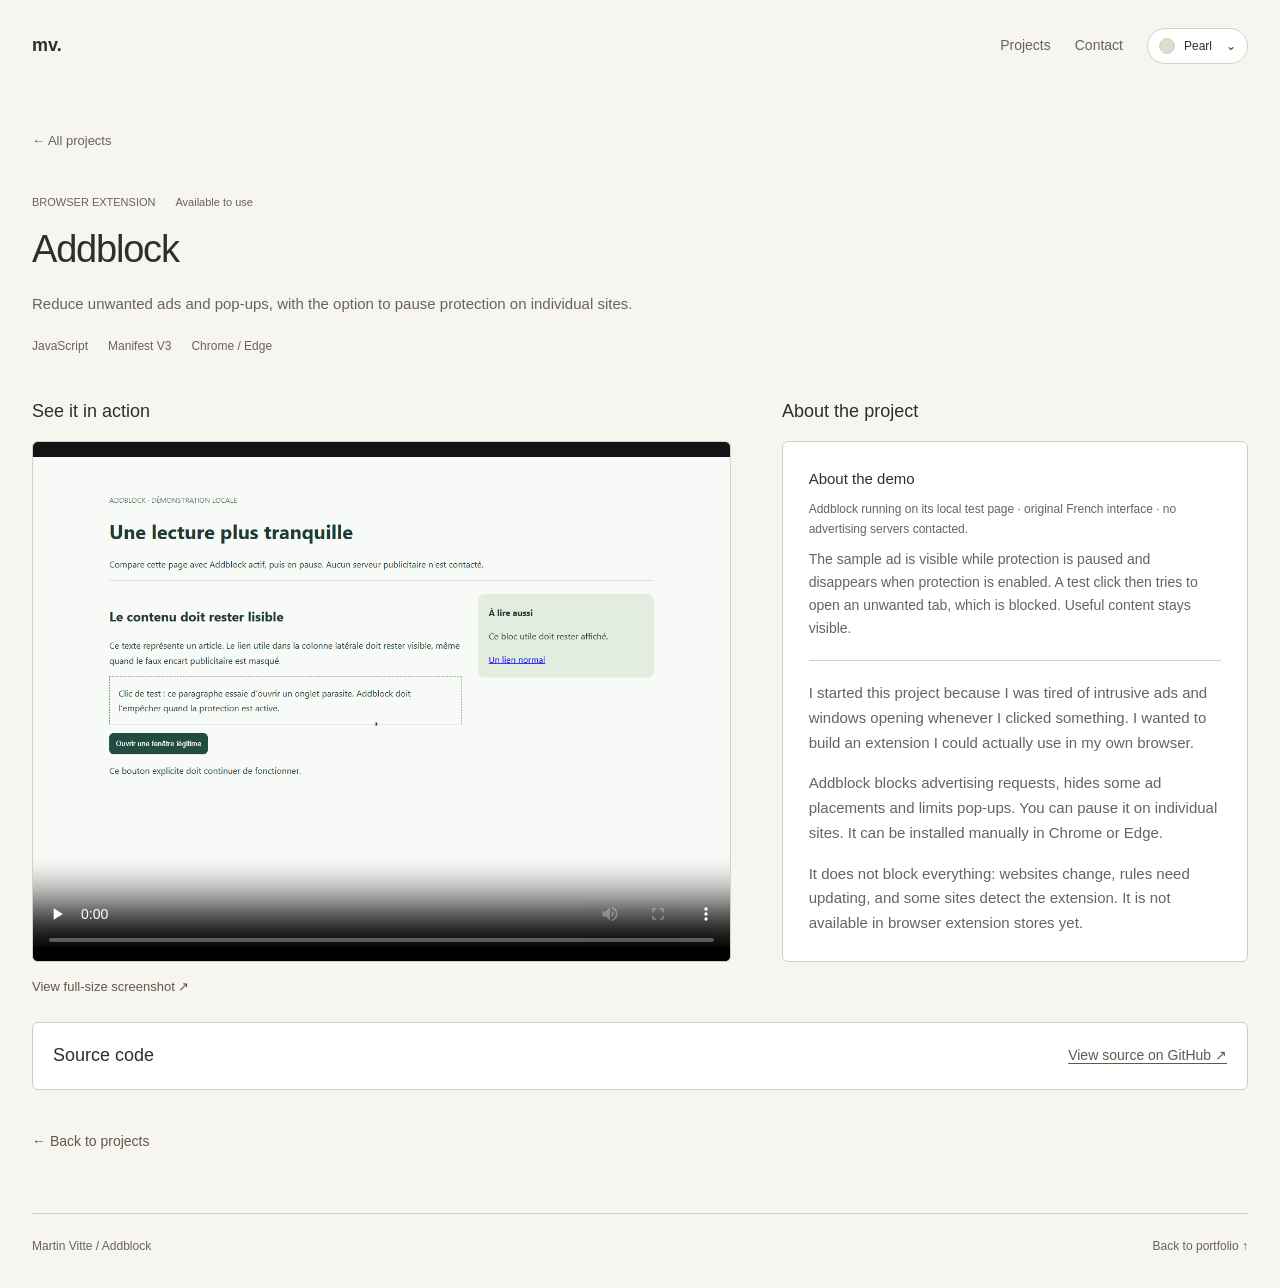
==== commit 60a18fa7: "Place source links below project demos and text" ====
--- a/projets/addblock.html
+++ b/projets/addblock.html
@@ -7,7 +7,7 @@
   <meta name="color-scheme" content="light">
   <link rel="icon" href="../icon.svg" type="image/svg+xml">
   <link rel="stylesheet" href="../style.css">
-  <link rel="stylesheet" href="../project-page.css?v=project-layout-3">
+  <link rel="stylesheet" href="../project-page.css?v=project-layout-4">
   
   <script src="../screenshot.js?v=capture-fit-3" defer></script>
 <link rel="stylesheet" href="../themes.css?v=6">
@@ -43,12 +43,12 @@
               <p>It does not block everything: websites change, rules need updating, and some sites detect the extension. It is not available in browser extension stores yet.</p>
             </div>
           </div>
-          <section class="project-source" aria-labelledby="source-title">
-            <h2 id="source-title">Source code</h2>
-            <a href="https://github.com/martinvtt/addblock">View source on GitHub <span aria-hidden="true">↗</span></a>
-          </section>
         </div>
       </div>
+      <section class="project-source" aria-labelledby="source-title">
+        <h2 id="source-title">Source code</h2>
+        <a href="https://github.com/martinvtt/addblock">View source on GitHub <span aria-hidden="true">↗</span></a>
+      </section>
       <div class="project-return"><a class="button primary" href="../index.html#projets"><span aria-hidden="true">←</span> Back to projects</a></div>
     </main>
     <footer><span>Martin Vitte / Addblock</span><a href="../index.html">Back to portfolio ↑</a></footer>
--- a/project-page.css
+++ b/project-page.css
@@ -76,13 +76,18 @@
   font-size: 14px;
 }
 .project-source {
+  display: flex;
+  flex-wrap: wrap;
+  align-items: center;
+  justify-content: space-between;
+  gap: 6px 20px;
+  margin-top: 24px;
   padding: 18px 20px;
   border: 1px solid var(--line);
   border-radius: 6px;
   background: var(--surface);
 }
 .project-source h2 {
-  margin: 0 0 6px;
   font-size: 18px;
   font-weight: 500;
 }
